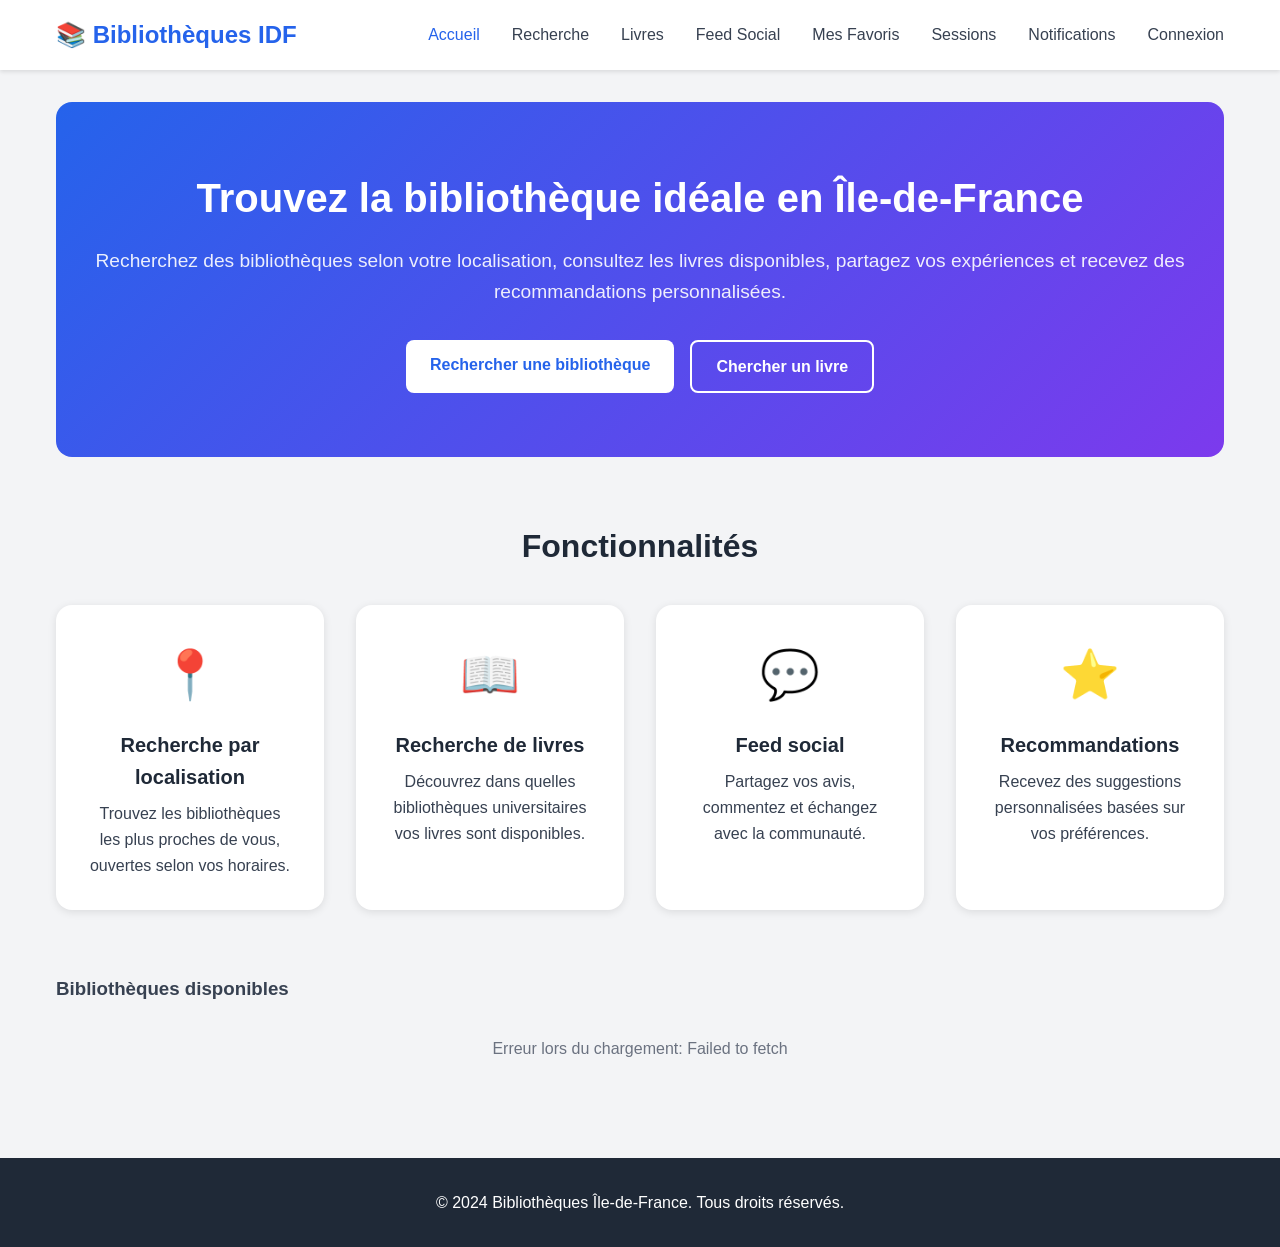
==== frontend/index.html @ 5281c471 "update feature 1 + ajout frontend" ====
<!DOCTYPE html>
<html lang="fr">
<head>
    <meta charset="UTF-8">
    <meta name="viewport" content="width=device-width, initial-scale=1.0">
    <title>Bibliothèques Île-de-France</title>
    <link rel="stylesheet" href="css/style.css">
</head>
<body>
    <nav class="navbar">
        <div class="container">
            <h1 class="logo">📚 Bibliothèques IDF</h1>
            <ul class="nav-links">
                <li><a href="index.html" class="active">Accueil</a></li>
                <li><a href="recherche.html">Recherche</a></li>
                <li><a href="livres.html">Livres</a></li>
                <li><a href="feed.html">Feed Social</a></li>
                <li><a href="favoris.html">Mes Favoris</a></li>
                <li><a href="sessions.html">Sessions</a></li>
                <li><a href="notifications.html">Notifications</a></li>
                <li><a href="login.html" id="auth-link">Connexion</a></li>
            </ul>
        </div>
    </nav>

    <main class="container">
        <section class="hero">
            <h2>Trouvez la bibliothèque idéale en Île-de-France</h2>
            <p>Recherchez des bibliothèques selon votre localisation, consultez les livres disponibles, 
               partagez vos expériences et recevez des recommandations personnalisées.</p>
            <div class="cta-buttons">
                <a href="recherche.html" class="btn btn-primary">Rechercher une bibliothèque</a>
                <a href="livres.html" class="btn btn-secondary">Chercher un livre</a>
            </div>
        </section>

        <section class="features">
            <h3>Fonctionnalités</h3>
            <div class="feature-grid">
                <div class="feature-card">
                    <div class="feature-icon">📍</div>
                    <h4>Recherche par localisation</h4>
                    <p>Trouvez les bibliothèques les plus proches de vous, ouvertes selon vos horaires.</p>
                </div>
                <div class="feature-card">
                    <div class="feature-icon">📖</div>
                    <h4>Recherche de livres</h4>
                    <p>Découvrez dans quelles bibliothèques universitaires vos livres sont disponibles.</p>
                </div>
                <div class="feature-card">
                    <div class="feature-icon">💬</div>
                    <h4>Feed social</h4>
                    <p>Partagez vos avis, commentez et échangez avec la communauté.</p>
                </div>
                <div class="feature-card">
                    <div class="feature-icon">⭐</div>
                    <h4>Recommandations</h4>
                    <p>Recevez des suggestions personnalisées basées sur vos préférences.</p>
                </div>
            </div>
        </section>

        <section class="bibliotheques-list">
            <h3>Bibliothèques disponibles</h3>
            <div id="bibliotheques-container" class="loading">
                <p>Chargement des bibliothèques...</p>
            </div>
        </section>
    </main>

    <footer>
        <div class="container">
            <p>&copy; 2024 Bibliothèques Île-de-France. Tous droits réservés.</p>
        </div>
    </footer>

    <script src="js/api.js"></script>
    <script src="js/index.js"></script>
</body>
</html>
---- frontend/css/style.css ----
* {
    margin: 0;
    padding: 0;
    box-sizing: border-box;
}

:root {
    --primary-color: #2563eb;
    --secondary-color: #7c3aed;
    --success-color: #10b981;
    --danger-color: #ef4444;
    --warning-color: #f59e0b;
    --dark: #1f2937;
    --light: #f3f4f6;
    --border: #e5e7eb;
    --text: #374151;
}

body {
    font-family: 'Segoe UI', Tahoma, Geneva, Verdana, sans-serif;
    line-height: 1.6;
    color: var(--text);
    background-color: var(--light);
}

.navbar {
    background-color: white;
    box-shadow: 0 2px 4px rgba(0,0,0,0.1);
    padding: 1rem 0;
    position: sticky;
    top: 0;
    z-index: 100;
}

.navbar .container {
    display: flex;
    justify-content: space-between;
    align-items: center;
}

.logo {
    font-size: 1.5rem;
    font-weight: bold;
    color: var(--primary-color);
}

.nav-links {
    display: flex;
    list-style: none;
    gap: 2rem;
}

.nav-links a {
    text-decoration: none;
    color: var(--text);
    font-weight: 500;
    transition: color 0.3s;
}

.nav-links a:hover,
.nav-links a.active {
    color: var(--primary-color);
}

.container {
    max-width: 1200px;
    margin: 0 auto;
    padding: 0 1rem;
}

.hero {
    text-align: center;
    padding: 4rem 0;
    background: linear-gradient(135deg, var(--primary-color), var(--secondary-color));
    color: white;
    border-radius: 1rem;
    margin: 2rem 0;
}

.hero h2 {
    font-size: 2.5rem;
    margin-bottom: 1rem;
}

.hero p {
    font-size: 1.2rem;
    margin-bottom: 2rem;
    opacity: 0.9;
}

.cta-buttons {
    display: flex;
    gap: 1rem;
    justify-content: center;
}

.btn {
    padding: 0.75rem 1.5rem;
    border: none;
    border-radius: 0.5rem;
    font-size: 1rem;
    font-weight: 600;
    cursor: pointer;
    text-decoration: none;
    display: inline-block;
    transition: all 0.3s;
}

.btn-primary {
    background-color: white;
    color: var(--primary-color);
}

.btn-primary:hover {
    transform: translateY(-2px);
    box-shadow: 0 4px 12px rgba(0,0,0,0.2);
}

.btn-secondary {
    background-color: transparent;
    color: white;
    border: 2px solid white;
}

.btn-secondary:hover {
    background-color: white;
    color: var(--primary-color);
}

.features {
    margin: 4rem 0;
}

.features h3 {
    text-align: center;
    font-size: 2rem;
    margin-bottom: 2rem;
    color: var(--dark);
}

.feature-grid {
    display: grid;
    grid-template-columns: repeat(auto-fit, minmax(250px, 1fr));
    gap: 2rem;
}

.feature-card {
    background: white;
    padding: 2rem;
    border-radius: 1rem;
    box-shadow: 0 2px 8px rgba(0,0,0,0.1);
    text-align: center;
    transition: transform 0.3s;
}

.feature-card:hover {
    transform: translateY(-5px);
}

.feature-icon {
    font-size: 3rem;
    margin-bottom: 1rem;
}

.feature-card h4 {
    font-size: 1.25rem;
    margin-bottom: 0.5rem;
    color: var(--dark);
}

.search-form,
.auth-form form {
    background: white;
    padding: 2rem;
    border-radius: 1rem;
    box-shadow: 0 2px 8px rgba(0,0,0,0.1);
    margin-bottom: 2rem;
}

.form-group {
    margin-bottom: 1.5rem;
}

.form-group label {
    display: block;
    margin-bottom: 0.5rem;
    font-weight: 600;
    color: var(--dark);
}

.form-group input,
.form-group textarea,
.form-group select {
    width: 100%;
    padding: 0.75rem;
    border: 2px solid var(--border);
    border-radius: 0.5rem;
    font-size: 1rem;
    transition: border-color 0.3s;
}

.form-group input:focus,
.form-group textarea:focus {
    outline: none;
    border-color: var(--primary-color);
}

.form-group small {
    display: block;
    margin-top: 0.25rem;
    color: #6b7280;
    font-size: 0.875rem;
}

.form-row {
    display: grid;
    grid-template-columns: 1fr 1fr;
    gap: 1rem;
}

.card {
    background: white;
    padding: 1.5rem;
    border-radius: 1rem;
    box-shadow: 0 2px 8px rgba(0,0,0,0.1);
    margin-bottom: 1rem;
}

.card-header {
    display: flex;
    justify-content: space-between;
    align-items: center;
    margin-bottom: 1rem;
}

.card-title {
    font-size: 1.25rem;
    font-weight: 600;
    color: var(--dark);
}

.badge {
    padding: 0.25rem 0.75rem;
    border-radius: 1rem;
    font-size: 0.875rem;
    font-weight: 600;
}

.badge-success {
    background-color: #d1fae5;
    color: var(--success-color);
}

.badge-danger {
    background-color: #fee2e2;
    color: var(--danger-color);
}

.badge-info {
    background-color: #dbeafe;
    color: var(--primary-color);
}

/* Results */
.results-section {
    margin-top: 2rem;
}

.results-section h3 {
    font-size: 1.5rem;
    margin-bottom: 1rem;
    color: var(--dark);
}

.info-message {
    text-align: center;
    padding: 2rem;
    color: #6b7280;
}

.loading {
    text-align: center;
    padding: 2rem;
    color: #6b7280;
}

.auth-container {
    max-width: 500px;
    margin: 2rem auto;
    background: white;
    border-radius: 1rem;
    box-shadow: 0 2px 8px rgba(0,0,0,0.1);
    overflow: hidden;
}

.auth-tabs {
    display: flex;
    border-bottom: 2px solid var(--border);
}

.tab-btn {
    flex: 1;
    padding: 1rem;
    background: none;
    border: none;
    font-size: 1rem;
    font-weight: 600;
    cursor: pointer;
    color: var(--text);
    transition: all 0.3s;
}

.tab-btn.active {
    color: var(--primary-color);
    border-bottom: 3px solid var(--primary-color);
}

.auth-form {
    display: none;
    padding: 2rem;
}

.auth-form.active {
    display: block;
}

.auth-form h2 {
    margin-bottom: 1.5rem;
    color: var(--dark);
}

.message {
    margin-top: 1rem;
    padding: 0.75rem;
    border-radius: 0.5rem;
    font-weight: 500;
}

.message.success {
    background-color: #d1fae5;
    color: var(--success-color);
}

.message.error {
    background-color: #fee2e2;
    color: var(--danger-color);
}

.create-post {
    background: white;
    padding: 2rem;
    border-radius: 1rem;
    box-shadow: 0 2px 8px rgba(0,0,0,0.1);
    margin-bottom: 2rem;
}

.post {
    background: white;
    padding: 1.5rem;
    border-radius: 1rem;
    box-shadow: 0 2px 8px rgba(0,0,0,0.1);
    margin-bottom: 1rem;
}

.post-header {
    display: flex;
    justify-content: space-between;
    align-items: center;
    margin-bottom: 1rem;
}

.post-author {
    font-weight: 600;
    color: var(--primary-color);
}

.post-date {
    color: #6b7280;
    font-size: 0.875rem;
}

.post-content {
    margin-bottom: 1rem;
    line-height: 1.6;
}

.post-actions {
    display: flex;
    gap: 1rem;
}

.post-actions button {
    background: none;
    border: none;
    color: var(--primary-color);
    cursor: pointer;
    font-weight: 500;
}

footer {
    background-color: var(--dark);
    color: white;
    text-align: center;
    padding: 2rem 0;
    margin-top: 4rem;
}

@media (max-width: 768px) {
    .hero h2 {
        font-size: 1.75rem;
    }

    .hero p {
        font-size: 1rem;
    }

    .cta-buttons {
        flex-direction: column;
    }

    .form-row {
        grid-template-columns: 1fr;
    }

    .nav-links {
        gap: 1rem;
        font-size: 0.875rem;
    }
}
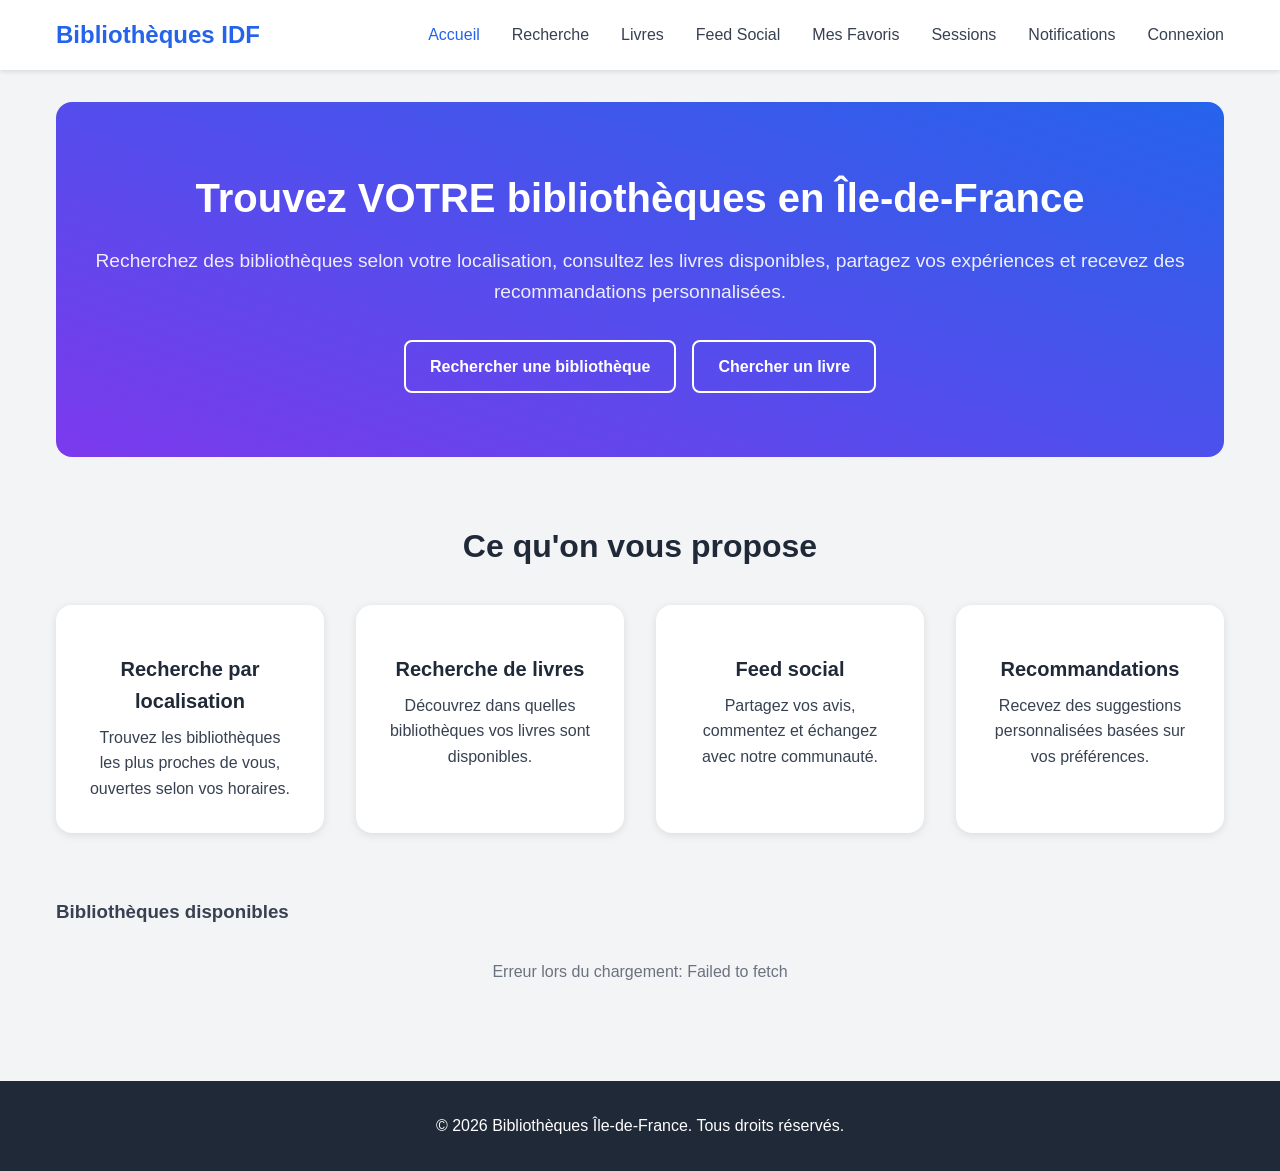
==== commit aef93edf: "Diagrammes" ====
--- a/frontend/index.html
+++ b/frontend/index.html
@@ -9,7 +9,7 @@
 <body>
     <nav class="navbar">
         <div class="container">
-            <h1 class="logo">📚 Bibliothèques IDF</h1>
+            <h1 class="logo"> Bibliothèques IDF</h1>
             <ul class="nav-links">
                 <li><a href="index.html" class="active">Accueil</a></li>
                 <li><a href="recherche.html">Recherche</a></li>
@@ -25,35 +25,35 @@
 
     <main class="container">
         <section class="hero">
-            <h2>Trouvez la bibliothèque idéale en Île-de-France</h2>
+            <h2>Trouvez VOTRE bibliothèques en Île-de-France</h2>
             <p>Recherchez des bibliothèques selon votre localisation, consultez les livres disponibles, 
                partagez vos expériences et recevez des recommandations personnalisées.</p>
             <div class="cta-buttons">
-                <a href="recherche.html" class="btn btn-primary">Rechercher une bibliothèque</a>
+                <a href="recherche.html" class="btn btn-secondary">Rechercher une bibliothèque</a>
                 <a href="livres.html" class="btn btn-secondary">Chercher un livre</a>
             </div>
         </section>
 
         <section class="features">
-            <h3>Fonctionnalités</h3>
+            <h3>Ce qu'on vous propose</h3>
             <div class="feature-grid">
                 <div class="feature-card">
-                    <div class="feature-icon">📍</div>
+                    <div class="feature-icon"></div>
                     <h4>Recherche par localisation</h4>
                     <p>Trouvez les bibliothèques les plus proches de vous, ouvertes selon vos horaires.</p>
                 </div>
                 <div class="feature-card">
-                    <div class="feature-icon">📖</div>
+                    <div class="feature-icon"></div>
                     <h4>Recherche de livres</h4>
-                    <p>Découvrez dans quelles bibliothèques universitaires vos livres sont disponibles.</p>
+                    <p>Découvrez dans quelles bibliothèques vos livres sont disponibles.</p>
                 </div>
                 <div class="feature-card">
-                    <div class="feature-icon">💬</div>
+                    <div class="feature-icon"></div>
                     <h4>Feed social</h4>
-                    <p>Partagez vos avis, commentez et échangez avec la communauté.</p>
+                    <p>Partagez vos avis, commentez et échangez avec notre communauté.</p>
                 </div>
                 <div class="feature-card">
-                    <div class="feature-icon">⭐</div>
+                    <div class="feature-icon"></div>
                     <h4>Recommandations</h4>
                     <p>Recevez des suggestions personnalisées basées sur vos préférences.</p>
                 </div>
@@ -70,7 +70,7 @@
 
     <footer>
         <div class="container">
-            <p>&copy; 2024 Bibliothèques Île-de-France. Tous droits réservés.</p>
+            <p>&copy; 2026 Bibliothèques Île-de-France. Tous droits réservés.</p>
         </div>
     </footer>
 
--- a/frontend/css/style.css
+++ b/frontend/css/style.css
@@ -71,7 +71,7 @@
 .hero {
     text-align: center;
     padding: 4rem 0;
-    background: linear-gradient(135deg, var(--primary-color), var(--secondary-color));
+    background: linear-gradient(200deg, var(--primary-color), var(--secondary-color));
     color: white;
     border-radius: 1rem;
     margin: 2rem 0;
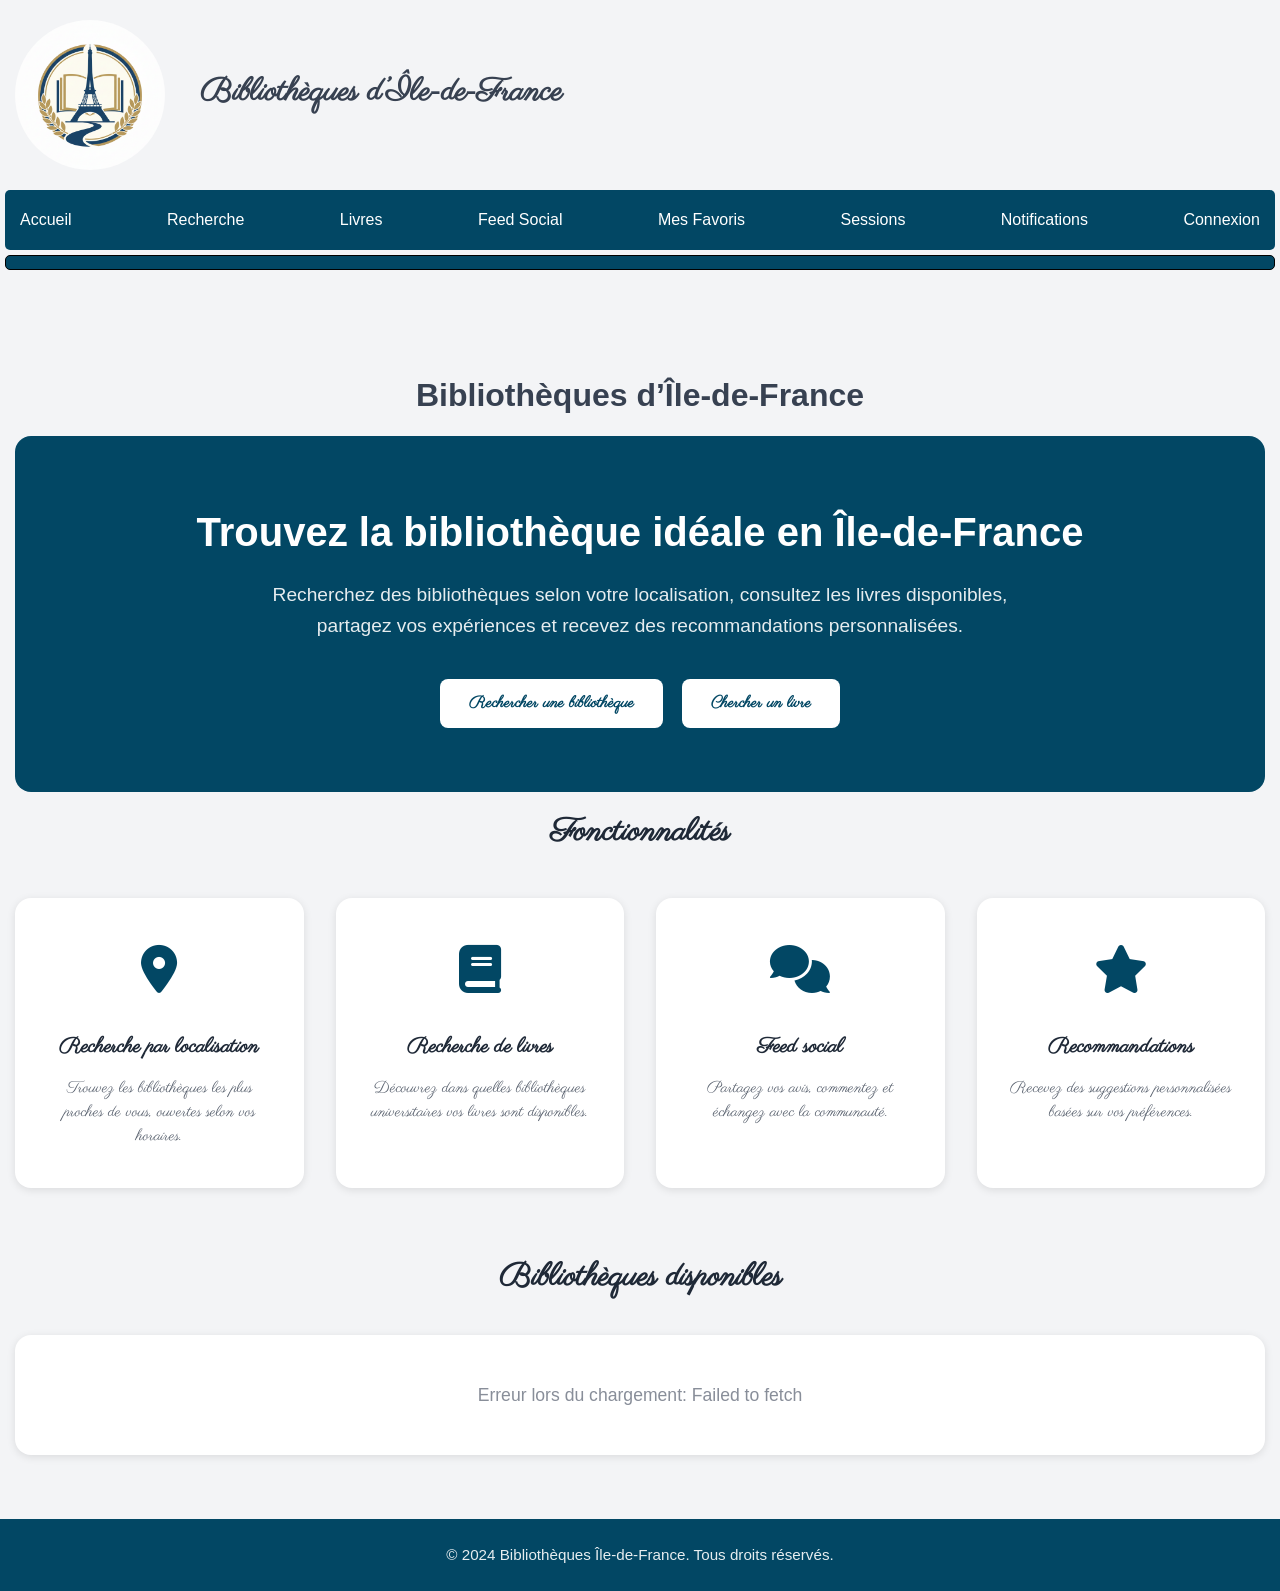
==== commit 6cd26154: "Commit des fichiers modifiés" ====
--- a/frontend/index.html
+++ b/frontend/index.html
@@ -5,72 +5,97 @@
     <meta name="viewport" content="width=device-width, initial-scale=1.0">
     <title>Bibliothèques Île-de-France</title>
     <link rel="stylesheet" href="css/style.css">
+    <link rel="stylesheet" href="https://cdnjs.cloudflare.com/ajax/libs/font-awesome/6.0.0/css/all.min.css">
+    <link href="https://fonts.googleapis.com/css2?family=Parisienne&display=swap" rel="stylesheet">
+
+    <link rel="icon" href="resources/logo_pic.png" type="image/png">
+
 </head>
 <body>
-    <nav class="navbar">
-        <div class="container">
-            <h1 class="logo"> Bibliothèques IDF</h1>
-            <ul class="nav-links">
-                <li><a href="index.html" class="active">Accueil</a></li>
-                <li><a href="recherche.html">Recherche</a></li>
-                <li><a href="livres.html">Livres</a></li>
-                <li><a href="feed.html">Feed Social</a></li>
-                <li><a href="favoris.html">Mes Favoris</a></li>
-                <li><a href="sessions.html">Sessions</a></li>
-                <li><a href="notifications.html">Notifications</a></li>
-                <li><a href="login.html" id="auth-link">Connexion</a></li>
-            </ul>
-        </div>
-    </nav>
+
+<div class="header">
+    <img alt="logo" id="logo_pic" src="resources/logo_pic.png" >
+    <h1 id="titre">Bibliothèques d’Île‑de‑France</h1>
+</div>
+
+<div class="menu">
+    <menu>
+        <ul class="menu_1">
+            <li><a href="index.html" >Accueil</a></li>
+            <li><a href="recherche.html">Recherche</a></li>
+            <li><a href="livres.html">Livres</a></li>
+            <li><a href="feed.html">Feed Social</a></li>
+            <li><a href="favoris.html">Mes Favoris</a></li>
+            <li><a href="sessions.html">Sessions</a></li>
+            <li><a href="notifications.html">Notifications</a></li>
+            <li><a href="login.html" id="auth-link">Connexion</a></li>
+
+
+        </ul>
+    </menu>
+</div>
+
+<div class="partie_1"></div>
+<div class="partie_2">
+    <h1 id="t_1"> Bibliothèques d’Île‑de‑France </h1>
+
+</div>
+
 
     <main class="container">
         <section class="hero">
-            <h2>Trouvez VOTRE bibliothèques en Île-de-France</h2>
-            <p>Recherchez des bibliothèques selon votre localisation, consultez les livres disponibles, 
+            <h2>Trouvez la bibliothèque idéale en Île-de-France</h2>
+            <p>Recherchez des bibliothèques selon votre localisation, consultez les livres disponibles,
                partagez vos expériences et recevez des recommandations personnalisées.</p>
             <div class="cta-buttons">
-                <a href="recherche.html" class="btn btn-secondary">Rechercher une bibliothèque</a>
-                <a href="livres.html" class="btn btn-secondary">Chercher un livre</a>
+                <a href="recherche.html" class="btn btn-primary">Rechercher une bibliothèque</a>
+                <a href="livres.html" class="btn btn-primary">Chercher un livre</a>
             </div>
         </section>
 
         <section class="features">
-            <h3>Ce qu'on vous propose</h3>
+            <h3>Fonctionnalités</h3>
             <div class="feature-grid">
+
                 <div class="feature-card">
-                    <div class="feature-icon"></div>
+                    <div class="feature-icon"><i class="fa-solid fa-location-dot"></i></div>
                     <h4>Recherche par localisation</h4>
                     <p>Trouvez les bibliothèques les plus proches de vous, ouvertes selon vos horaires.</p>
                 </div>
+
                 <div class="feature-card">
-                    <div class="feature-icon"></div>
+                    <div class="feature-icon"><i class="fa-solid fa-book"></i></div>
                     <h4>Recherche de livres</h4>
-                    <p>Découvrez dans quelles bibliothèques vos livres sont disponibles.</p>
+                    <p>Découvrez dans quelles bibliothèques universitaires vos livres sont disponibles.</p>
                 </div>
+
                 <div class="feature-card">
-                    <div class="feature-icon"></div>
+                    <div class="feature-icon"><i class="fa-solid fa-comments"></i></div>
                     <h4>Feed social</h4>
-                    <p>Partagez vos avis, commentez et échangez avec notre communauté.</p>
+                    <p>Partagez vos avis, commentez et échangez avec la communauté.</p>
                 </div>
+
                 <div class="feature-card">
-                    <div class="feature-icon"></div>
+                    <div class="feature-icon"><i class="fa-solid fa-star"></i></div>
                     <h4>Recommandations</h4>
                     <p>Recevez des suggestions personnalisées basées sur vos préférences.</p>
                 </div>
+
             </div>
         </section>
 
+
         <section class="bibliotheques-list">
-            <h3>Bibliothèques disponibles</h3>
+            <h3 class="tit-s">Bibliothèques disponibles</h3>
             <div id="bibliotheques-container" class="loading">
-                <p>Chargement des bibliothèques...</p>
+                <p class="tit-s">Chargement des bibliothèques...</p>
             </div>
         </section>
     </main>
 
     <footer>
         <div class="container">
-            <p>&copy; 2026 Bibliothèques Île-de-France. Tous droits réservés.</p>
+            <p>&copy; 2024 Bibliothèques Île-de-France. Tous droits réservés.</p>
         </div>
     </footer>
 
--- a/frontend/css/style.css
+++ b/frontend/css/style.css
@@ -2,10 +2,11 @@
     margin: 0;
     padding: 0;
     box-sizing: border-box;
+
 }
 
 :root {
-    --primary-color: #2563eb;
+    --primary-color: rgba(2, 71, 100, 0.65);
     --secondary-color: #7c3aed;
     --success-color: #10b981;
     --danger-color: #ef4444;
@@ -17,85 +18,180 @@
 }
 
 body {
-    font-family: 'Segoe UI', Tahoma, Geneva, Verdana, sans-serif;
-    line-height: 1.6;
+    font-family: 'Arial', sans-serif;    line-height: 1.6;
     color: var(--text);
     background-color: var(--light);
 }
 
-.navbar {
-    background-color: white;
-    box-shadow: 0 2px 4px rgba(0,0,0,0.1);
-    padding: 1rem 0;
+#logo_pic {
+    width: 30%;
+    max-width: 150px;
+    height: auto;
+    object-fit: cover;
+    margin-top: 20px;
+    transition:  1s;
+    border-radius: 180px;
+    margin-right: 35px;
+    margin-left: 15px;
+    margin-bottom : 15px;
+}
+#logo_pic:hover
+{
+    rotate: 180deg;
+}
+.container_1
+{
+    justify-items: center;
+    margin-bottom:20px ;
+}
+#logo
+{
+    transition: 1s;
+}
+#logo:hover
+{
+
+    scale : 1.5;
+}
+.header
+{
+
+    justify-items: auto;
+    align-items: center;
+    display: flex;
+    width : 100%;
+    border-radius: 10px;
+    padding : 0;
+}
+.menu
+{
+    background-color: rgb(2, 71, 100);
+    width : auto;
+
+    padding : 5px;
+    height: 60px;
+    align-content: center;
     position: sticky;
-    top: 0;
-    z-index: 100;
-}
-
-.navbar .container {
+    margin : 5px;
+    border-radius: 5px;
+}
+#titre , #titre_1
+{
+    margin-left: 0;
+    transition : 1s;
+    font-family: "Parisienne", cursive;
+}
+#titre:hover
+{
+    scale : 1.1;
+}
+
+.menu_1
+{
     display: flex;
     justify-content: space-between;
+    margin : 5px;
+    padding : 0;
+
+
+}
+.menu_1 li {
+    list-style: none;
+    margin-left: 5px;
+    margin-right: 5px;
+    padding: 0;
+}
+
+
+.menu_1 li a {
+    position: relative;
+    text-decoration: none;
+}
+
+.menu_1 li a::after {
+    content: "";
+    position: absolute;
+    left: 0;
+    bottom: -3px;
+    width: 0%;
+    height: 2px;
+    background: #ffffff;
+    transition: 0.3s;
+}
+
+.menu_1 li a:hover::after {
+    width: 100%;
+}
+
+.menu_1 a{
+    color : white;
+    text-decoration: none;
+    transition: 0.5s;
+}
+a:hover
+{
+    color : rgba(212,175,55,0.8)
+}
+
+.partie_1 {
+    margin-top: 5px;
+    margin-left: 5px;
+    margin-right: 5px;
+    background-color: rgb(2, 71, 100);
+    max-width :100%;
+    height: 15px;
+    border : black solid 1px;
+    border-radius: 5px;
+
+}
+
+.partie_2
+{
+    margin-top: 100px;
     align-items: center;
-}
-
-.logo {
-    font-size: 1.5rem;
-    font-weight: bold;
-    color: var(--primary-color);
-}
-
-.nav-links {
-    display: flex;
-    list-style: none;
-    gap: 2rem;
-}
-
-.nav-links a {
-    text-decoration: none;
-    color: var(--text);
-    font-weight: 500;
-    transition: color 0.3s;
-}
-
-.nav-links a:hover,
-.nav-links a.active {
-    color: var(--primary-color);
-}
-
-.container {
-    max-width: 1200px;
-    margin: 0 auto;
-    padding: 0 1rem;
-}
+    text-align: center;
+    font-family: Arial, Helvetica, sans-serif;
+
+}
+
 
 .hero {
-    text-align: center;
-    padding: 4rem 0;
-    background: linear-gradient(200deg, var(--primary-color), var(--secondary-color));
+
+    text-align: center;
+    padding: 4rem 2rem;
+    background-size: cover;
+    background-color: rgb(2, 71, 100);
+
+    background-position: center;
     color: white;
     border-radius: 1rem;
-    margin: 2rem 0;
+    margin: 15px;
 }
 
 .hero h2 {
     font-size: 2.5rem;
     margin-bottom: 1rem;
+    font-weight: 700;
 }
 
 .hero p {
     font-size: 1.2rem;
     margin-bottom: 2rem;
     opacity: 0.9;
+    max-width: 800px;
+    margin-left: auto;
+    margin-right: auto;
 }
 
 .cta-buttons {
     display: flex;
-    gap: 1rem;
+    gap: 1.2rem;
     justify-content: center;
+    flex-wrap: wrap;
 }
 
 .btn {
-    padding: 0.75rem 1.5rem;
+    padding: 0.75rem 1.8rem;
     border: none;
     border-radius: 0.5rem;
     font-size: 1rem;
@@ -103,13 +199,17 @@
     cursor: pointer;
     text-decoration: none;
     display: inline-block;
-    transition: all 0.3s;
-}
-
+    transition: 0.3s ease;
+    font-family: "Parisienne", cursive;
+}
+
+/* Bouton principal */
 .btn-primary {
-    background-color: white;
-    color: var(--primary-color);
-}
+    margin-top : 5px;
+    background-color: #ffffff;
+    color: rgb(2, 71, 100);
+}
+
 
 .btn-primary:hover {
     transform: translateY(-2px);
@@ -124,18 +224,20 @@
 
 .btn-secondary:hover {
     background-color: white;
-    color: var(--primary-color);
+    color: rgb(2, 71, 100);
 }
 
 .features {
-    margin: 4rem 0;
+    margin: 15px;
+    font-family: "Parisienne", cursive;
 }
 
 .features h3 {
     text-align: center;
     font-size: 2rem;
-    margin-bottom: 2rem;
+    margin-bottom: 2.5rem;
     color: var(--dark);
+    font-weight: 700;
 }
 
 .feature-grid {
@@ -146,46 +248,91 @@
 
 .feature-card {
     background: white;
-    padding: 2rem;
-    border-radius: 1rem;
-    box-shadow: 0 2px 8px rgba(0,0,0,0.1);
-    text-align: center;
-    transition: transform 0.3s;
+    padding: 2.5rem 2rem;
+    border-radius: 1rem;
+    box-shadow: 0 2px 8px rgba(0,0,0,0.1);
+    text-align: center;
+    transition: transform 0.3s ease, box-shadow 0.3s ease;
 }
 
 .feature-card:hover {
-    transform: translateY(-5px);
+    transform: translateY(-6px);
+    box-shadow: 0 4px 14px rgba(0,0,0,0.15);
 }
 
 .feature-icon {
     font-size: 3rem;
+    color: rgb(2, 71, 100);
     margin-bottom: 1rem;
 }
 
 .feature-card h4 {
-    font-size: 1.25rem;
-    margin-bottom: 0.5rem;
+    font-size: 1.3rem;
+    margin-bottom: 0.7rem;
     color: var(--dark);
+    font-weight: 600;
+}
+
+.feature-card p {
+    font-size: 1rem;
+    opacity: 0.85;
+    line-height: 1.5;
+}
+.bibliotheques-list {
+    margin: 4rem 0;
+    font-family: Arial, Helvetica, sans-serif;
+}
+
+.bibliotheques-list h3 {
+    text-align: center;
+    font-size: 2rem;
+    margin-bottom: 2rem;
+    color: var(--dark);
+    font-weight: 700;
+}
+
+#bibliotheques-container {
+    background: white;
+    padding: 2rem;
+    border-radius: 1rem;
+    box-shadow: 0 2px 8px rgba(0,0,0,0.1);
+    min-height: 120px;
+    display: flex;
+    justify-content: center;
+    align-items: center;
+    margin: 15px;
+}
+
+#bibliotheques-container.loading p {
+    font-size: 1.1rem;
+    opacity: 0.8;
 }
 
 .search-form,
 .auth-form form {
-    background: white;
+    background-color: rgb(2, 71, 100);
     padding: 2rem;
     border-radius: 1rem;
-    box-shadow: 0 2px 8px rgba(0,0,0,0.1);
-    margin-bottom: 2rem;
+    border : black 1px solid;
+    box-shadow: 0 2px 8px rgba(0,0,0,0.1);
+    margin : 15px;
+}
+.tit-s{
+    margin : 15px;
+    font-family: "Parisienne", cursive;
+
 }
 
 .form-group {
-    margin-bottom: 1.5rem;
+    margin-bottom: 5px;
 }
 
 .form-group label {
     display: block;
     margin-bottom: 0.5rem;
     font-weight: 600;
-    color: var(--dark);
+    color: white;
+    font-family: Arial, Helvetica, sans-serif;
 }
 
 .form-group input,
@@ -193,23 +340,25 @@
 .form-group select {
     width: 100%;
     padding: 0.75rem;
-    border: 2px solid var(--border);
-    border-radius: 0.5rem;
+    border : rgb(2, 71, 100) 1px solid;
+    border-radius: 10px;
     font-size: 1rem;
     transition: border-color 0.3s;
+    font-family: Arial, Helvetica, sans-serif;
 }
 
 .form-group input:focus,
 .form-group textarea:focus {
     outline: none;
-    border-color: var(--primary-color);
+    border-color: rgb(2, 71, 100);
 }
 
 .form-group small {
     display: block;
     margin-top: 0.25rem;
-    color: #6b7280;
+    color: white;
     font-size: 0.875rem;
+    font-family: Arial, Helvetica, sans-serif;
 }
 
 .form-row {
@@ -223,7 +372,7 @@
     padding: 1.5rem;
     border-radius: 1rem;
     box-shadow: 0 2px 8px rgba(0,0,0,0.1);
-    margin-bottom: 1rem;
+    margin :15px;
 }
 
 .card-header {
@@ -264,6 +413,7 @@
 /* Results */
 .results-section {
     margin-top: 2rem;
+    font-family: Arial, Helvetica, sans-serif;
 }
 
 .results-section h3 {
@@ -351,7 +501,7 @@
     padding: 2rem;
     border-radius: 1rem;
     box-shadow: 0 2px 8px rgba(0,0,0,0.1);
-    margin-bottom: 2rem;
+    margin : 15px;
 }
 
 .post {
@@ -359,14 +509,14 @@
     padding: 1.5rem;
     border-radius: 1rem;
     box-shadow: 0 2px 8px rgba(0,0,0,0.1);
-    margin-bottom: 1rem;
+    margin : 15px;
 }
 
 .post-header {
     display: flex;
     justify-content: space-between;
     align-items: center;
-    margin-bottom: 1rem;
+    margin :15px;
 }
 
 .post-author {
@@ -396,14 +546,21 @@
     cursor: pointer;
     font-weight: 500;
 }
-
 footer {
-    background-color: var(--dark);
+    background-color: rgb(2, 71, 100);
     color: white;
-    text-align: center;
-    padding: 2rem 0;
+    padding: 1.5rem 0;
     margin-top: 4rem;
 }
+
+footer .container {
+    text-align: center;
+    font-size: 0.95rem;
+    opacity: 0.9;
+}
+
+
+
 
 @media (max-width: 768px) {
     .hero h2 {
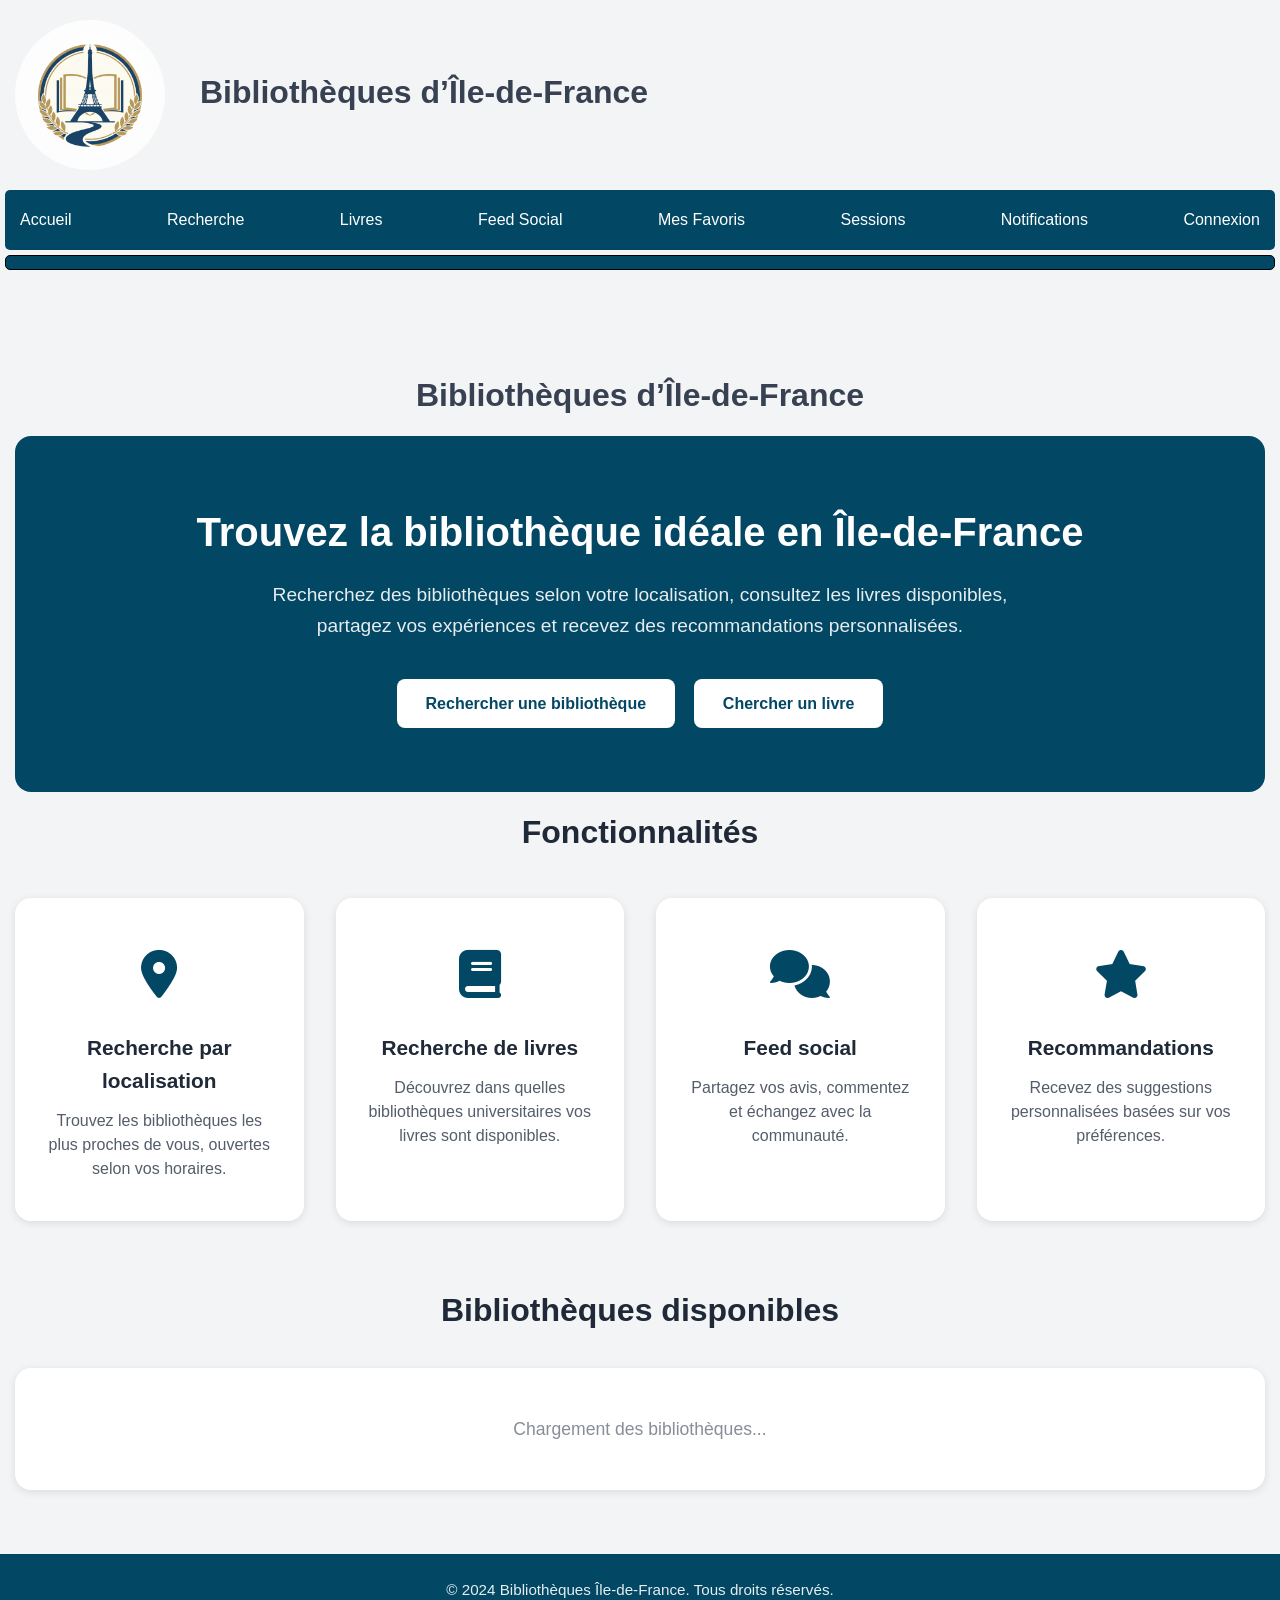
==== commit e2c32ad1: "police changed" ====
--- a/frontend/index.html
+++ b/frontend/index.html
@@ -100,6 +100,6 @@
     </footer>
 
     <script src="js/api.js"></script>
-    <script src="js/index.js"></script>
+
 </body>
 </html>
--- a/frontend/css/style.css
+++ b/frontend/css/style.css
@@ -79,7 +79,7 @@
 {
     margin-left: 0;
     transition : 1s;
-    font-family: "Parisienne", cursive;
+    font-family: 'Arial', sans-serif;
 }
 #titre:hover
 {
@@ -200,7 +200,7 @@
     text-decoration: none;
     display: inline-block;
     transition: 0.3s ease;
-    font-family: "Parisienne", cursive;
+    font-family: 'Arial', sans-serif;
 }
 
 /* Bouton principal */
@@ -229,7 +229,7 @@
 
 .features {
     margin: 15px;
-    font-family: "Parisienne", cursive;
+    font-family: 'Arial', sans-serif;
 }
 
 .features h3 {
@@ -319,7 +319,7 @@
 }
 .tit-s{
     margin : 15px;
-    font-family: "Parisienne", cursive;
+    font-family: 'Arial', sans-serif;
 
 }
 
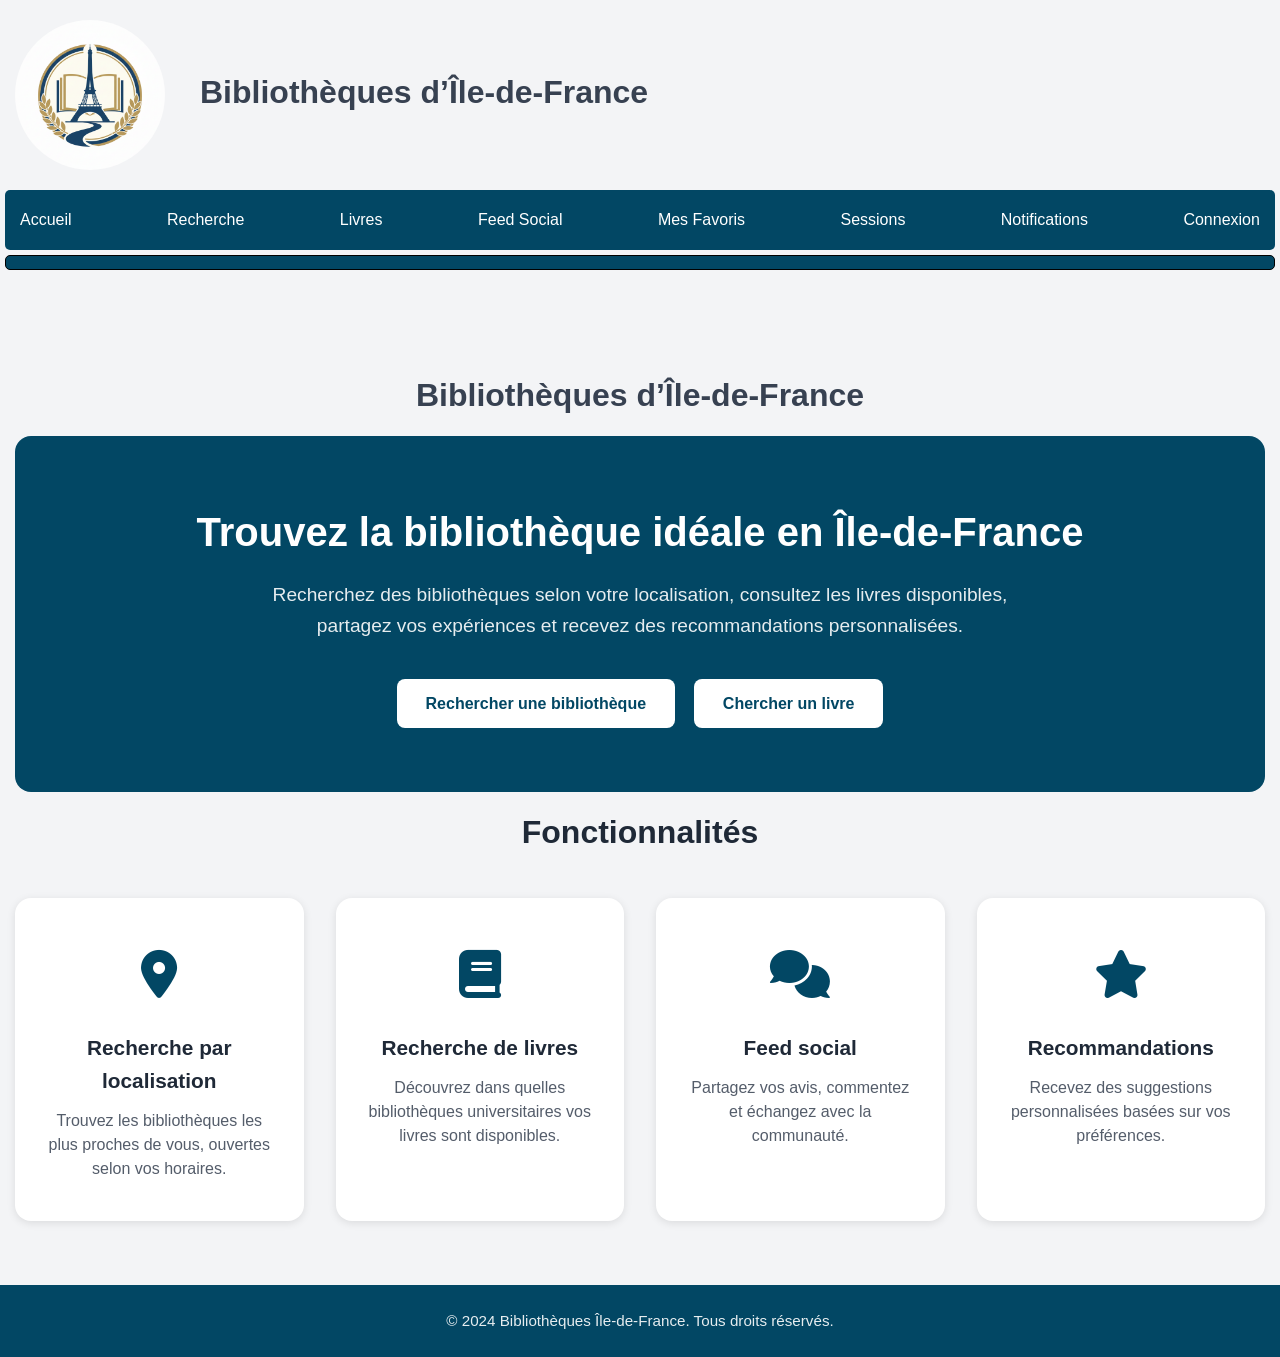
==== commit 4241b1a8: "final frontEnd" ====
--- a/frontend/index.html
+++ b/frontend/index.html
@@ -85,12 +85,7 @@
         </section>
 
 
-        <section class="bibliotheques-list">
-            <h3 class="tit-s">Bibliothèques disponibles</h3>
-            <div id="bibliotheques-container" class="loading">
-                <p class="tit-s">Chargement des bibliothèques...</p>
-            </div>
-        </section>
+
     </main>
 
     <footer>
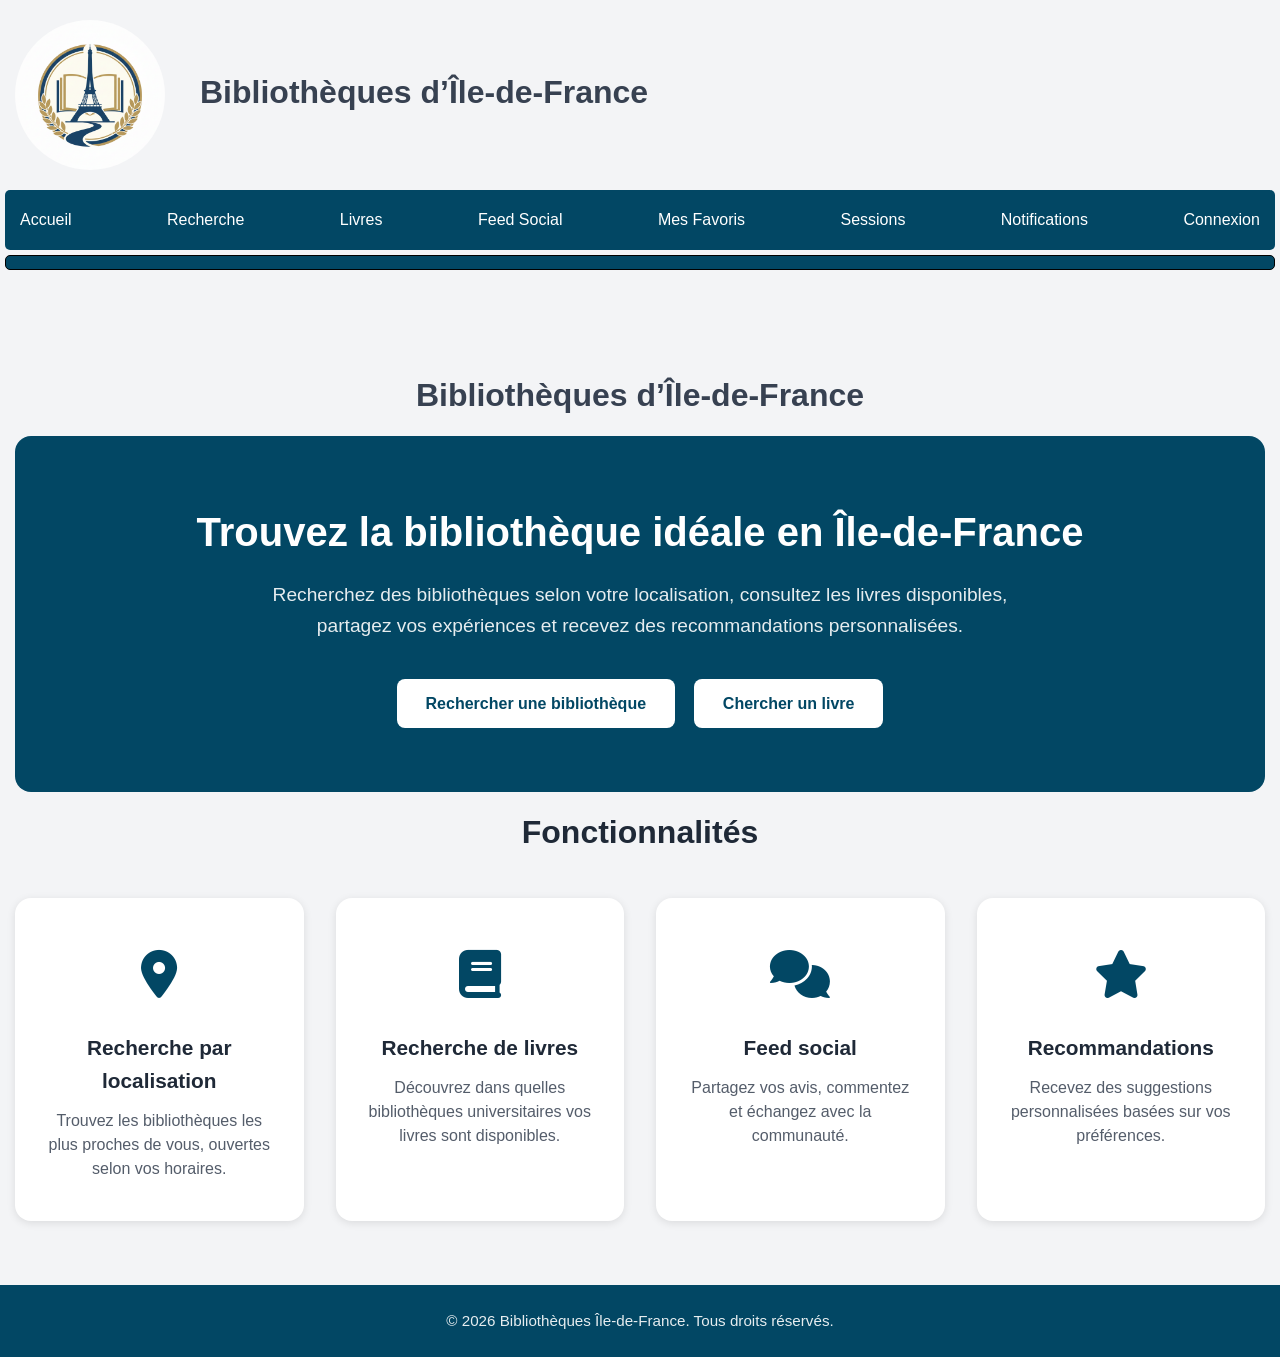
==== commit 06d236b0: "fix book search results" ====
--- a/frontend/index.html
+++ b/frontend/index.html
@@ -90,7 +90,7 @@
 
     <footer>
         <div class="container">
-            <p>&copy; 2024 Bibliothèques Île-de-France. Tous droits réservés.</p>
+            <p>&copy; 2026 Bibliothèques Île-de-France. Tous droits réservés.</p>
         </div>
     </footer>
 
--- a/frontend/css/style.css
+++ b/frontend/css/style.css
@@ -583,4 +583,29 @@
         gap: 1rem;
         font-size: 0.875rem;
     }
-}
+
+    .password-wrapper {
+        position: relative;
+        display: flex;
+        align-items: center;
+    }
+
+    .password-wrapper input {
+        width: 100%;
+        padding-right: 3rem;
+    }
+
+    .toggle-password {
+        position: absolute;
+        right: 10px;
+        background: none;
+        border: none;
+        cursor: pointer;
+        color: rgb(2, 71, 100);
+        font-size: 1.1rem;
+    }
+
+    .toggle-password:hover {
+        color: rgba(212,175,55,0.9);
+    }
+}
